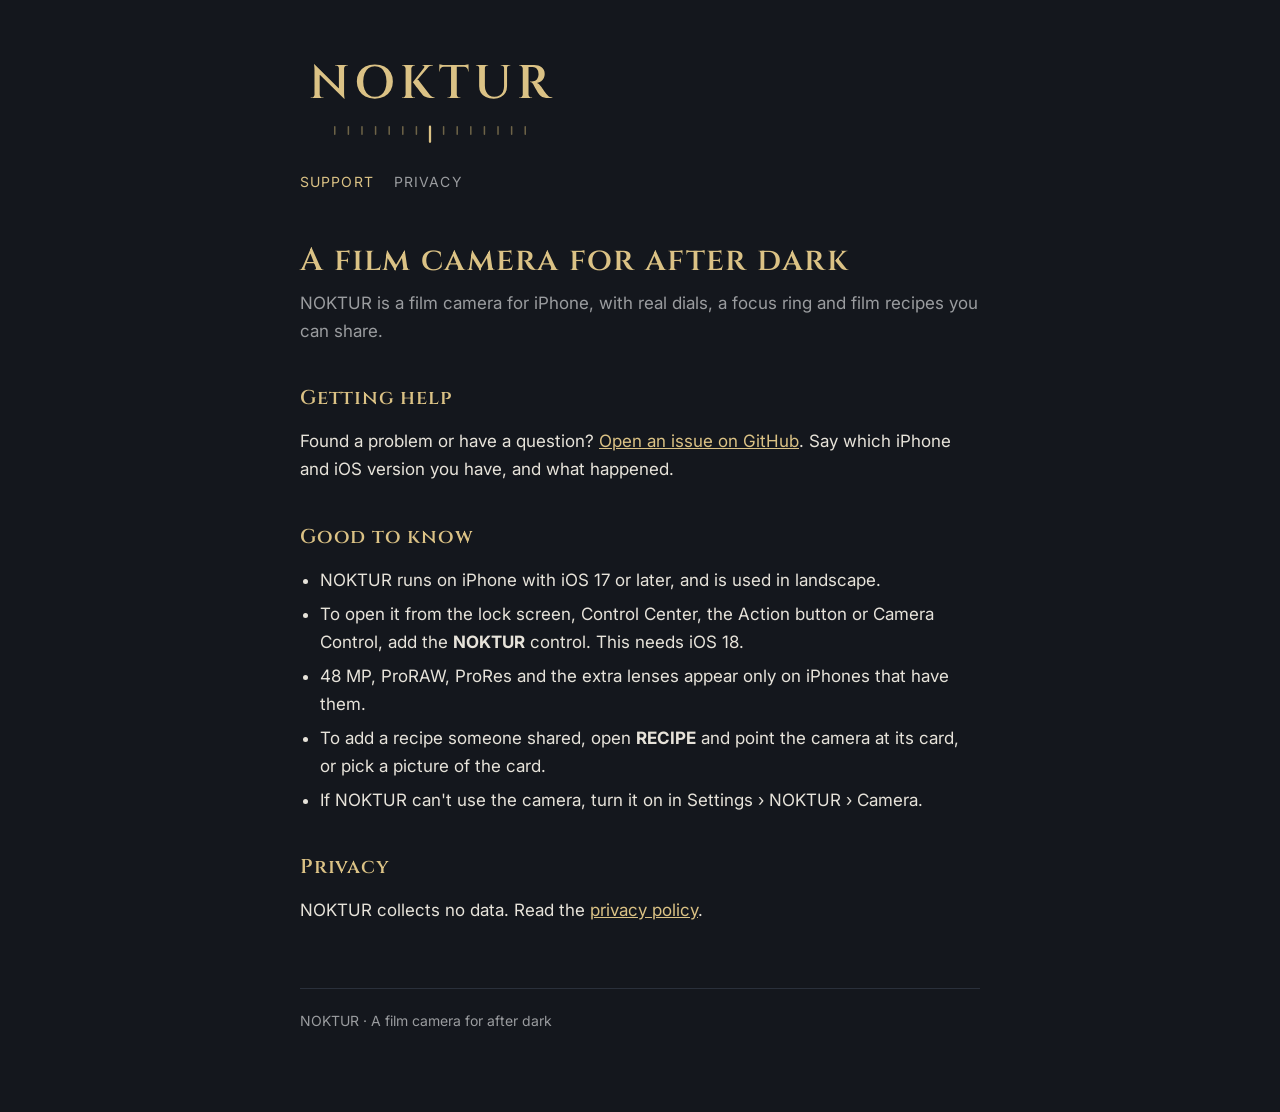
==== index.html @ 86f37916 "NOKTUR support and privacy pages Co-Authored-By: Claude Opus 5.5 <noreply@anthropic.com>" ====
<!doctype html>
<html lang="en">
<head>
<meta charset="utf-8">
<meta name="viewport" content="width=device-width, initial-scale=1, viewport-fit=cover">
<title>NOKTUR · Support</title>
<meta name="description" content="Help and contact for NOKTUR, a film camera for iPhone.">
<link rel="preconnect" href="https://fonts.googleapis.com">
<link rel="stylesheet" href="https://fonts.googleapis.com/css2?family=Cinzel:wght@600&family=Inter:wght@400;600&display=swap">
<link rel="stylesheet" href="style.css">
</head>
<body>
<main>
  <header>
    <img src="logo.svg" alt="NOKTUR">
    <nav><a href="./" aria-current="page">Support</a><a href="privacy/">Privacy</a></nav>
  </header>

  <h1>A film camera for after dark</h1>
  <p class="lede">NOKTUR is a film camera for iPhone, with real dials, a focus ring and film recipes you can share.</p>

  <h2>Getting help</h2>
  <p>Found a problem or have a question? <a href="https://github.com/MastinGood/noktur/issues">Open an issue on GitHub</a>. Say which iPhone and iOS version you have, and what happened.</p>

  <h2>Good to know</h2>
  <ul>
    <li>NOKTUR runs on iPhone with iOS 17 or later, and is used in landscape.</li>
    <li>To open it from the lock screen, Control Center, the Action button or Camera Control, add the <strong>NOKTUR</strong> control. This needs iOS 18.</li>
    <li>48 MP, ProRAW, ProRes and the extra lenses appear only on iPhones that have them.</li>
    <li>To add a recipe someone shared, open <strong>RECIPE</strong> and point the camera at its card, or pick a picture of the card.</li>
    <li>If NOKTUR can't use the camera, turn it on in Settings › NOKTUR › Camera.</li>
  </ul>

  <h2>Privacy</h2>
  <p>NOKTUR collects no data. Read the <a href="privacy/">privacy policy</a>.</p>

  <footer>NOKTUR · A film camera for after dark</footer>
</main>
</body>
</html>
---- style.css ----
:root {
  --night: #14171D;
  --panel: #1A1E26;
  --line: #2A303B;
  --gold: #DBC285;
  --scale: #6E6448;
  --text: #E7E3DA;
  --muted: #9A9C9F;
}
* { box-sizing: border-box; }
html { background: var(--night); }
body {
  margin: 0;
  color: var(--text);
  font: 17px/1.65 "Inter", -apple-system, "Segoe UI", sans-serif;
  padding: 56px max(20px, env(safe-area-inset-left)) 80px max(20px, env(safe-area-inset-right));
}
main { max-width: 680px; margin: 0 auto; }
header { display: grid; gap: 18px; justify-items: start; margin-bottom: 48px; }
header img { width: min(260px, 70vw); height: auto; }
nav { display: flex; gap: 20px; font-size: 14px; letter-spacing: .08em; text-transform: uppercase; }
nav a { color: var(--muted); text-decoration: none; }
nav a[aria-current="page"], nav a:hover { color: var(--gold); }
h1, h2 { font-family: "Cinzel", Georgia, serif; font-weight: 600; color: var(--gold); letter-spacing: .04em; line-height: 1.25; }
h1 { font-size: 32px; margin: 0 0 8px; }
h2 { font-size: 20px; margin: 40px 0 8px; }
p, li { color: var(--text); }
.lede { color: var(--muted); margin-top: 0; }
ul { padding-left: 1.2em; }
li { margin: 6px 0; }
a { color: var(--gold); }
.card { background: var(--panel); border: 1px solid var(--line); border-radius: 12px; padding: 18px 20px; margin: 24px 0; }
.card p { margin: 0; }
footer { margin-top: 64px; padding-top: 20px; border-top: 1px solid var(--line); color: var(--muted); font-size: 14px; }
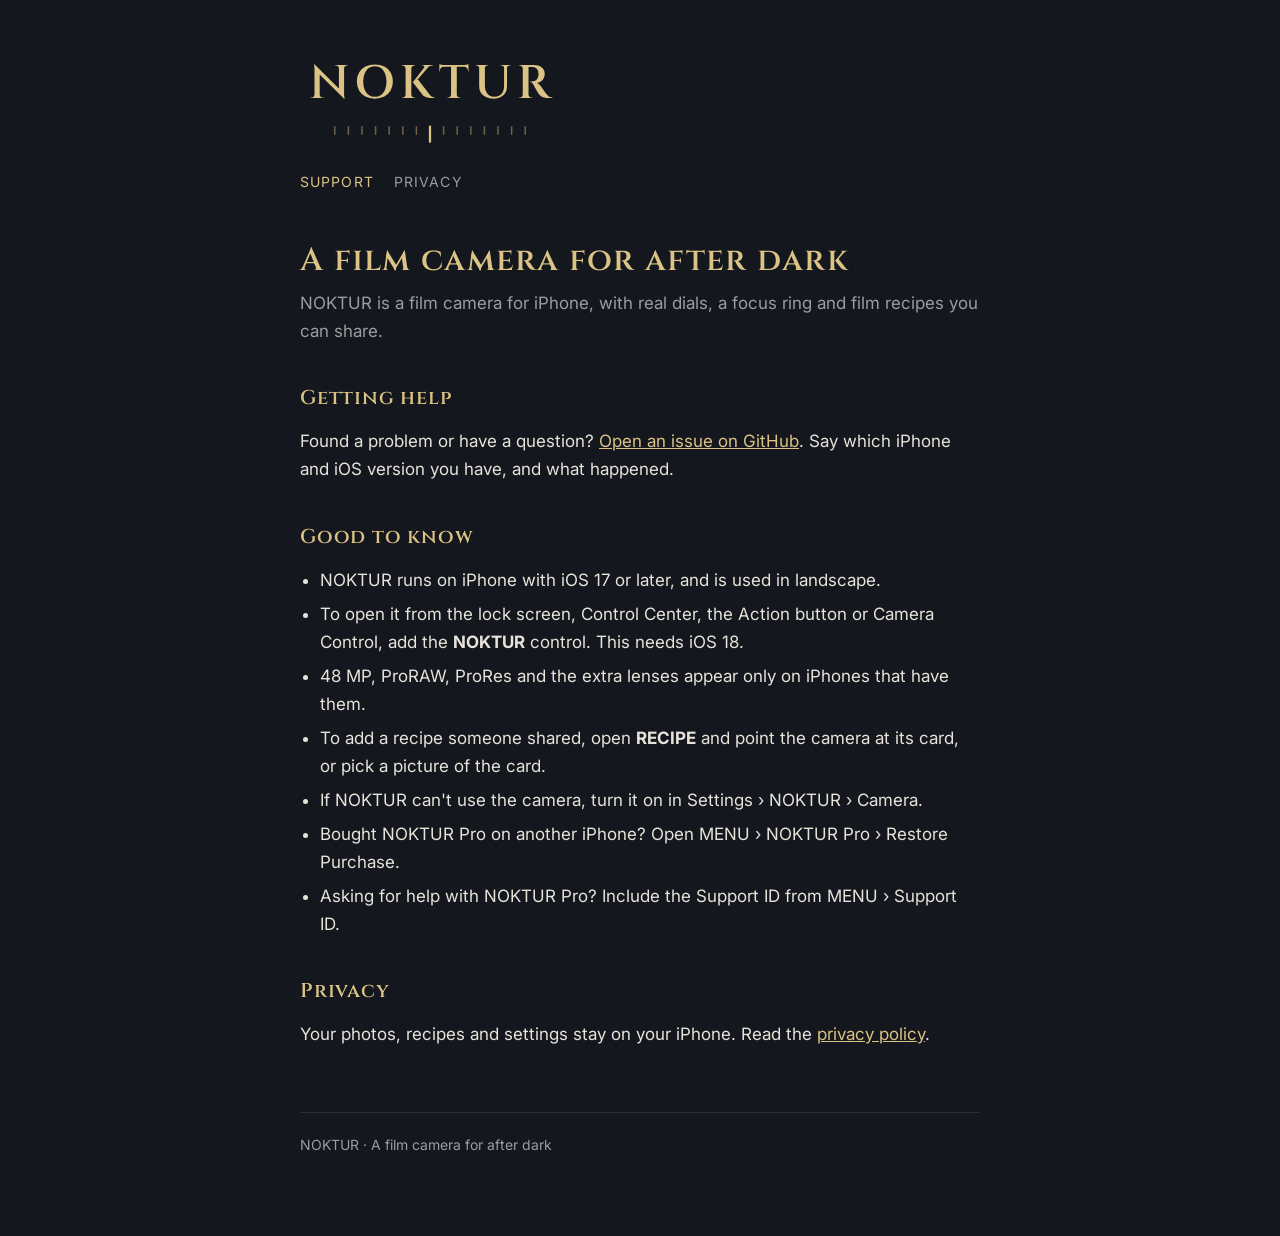
==== commit 9f929ca4: "Privacy policy: NOKTUR Pro purchases through RevenueCat Co-Authored-By: Claude Opus 5.5 <noreply@ant" ====
--- a/index.html
+++ b/index.html
@@ -29,10 +29,12 @@
     <li>48 MP, ProRAW, ProRes and the extra lenses appear only on iPhones that have them.</li>
     <li>To add a recipe someone shared, open <strong>RECIPE</strong> and point the camera at its card, or pick a picture of the card.</li>
     <li>If NOKTUR can't use the camera, turn it on in Settings › NOKTUR › Camera.</li>
+    <li>Bought NOKTUR Pro on another iPhone? Open MENU › NOKTUR Pro › Restore Purchase.</li>
+    <li>Asking for help with NOKTUR Pro? Include the Support ID from MENU › Support ID.</li>
   </ul>
 
   <h2>Privacy</h2>
-  <p>NOKTUR collects no data. Read the <a href="privacy/">privacy policy</a>.</p>
+  <p>Your photos, recipes and settings stay on your iPhone. Read the <a href="privacy/">privacy policy</a>.</p>
 
   <footer>NOKTUR · A film camera for after dark</footer>
 </main>
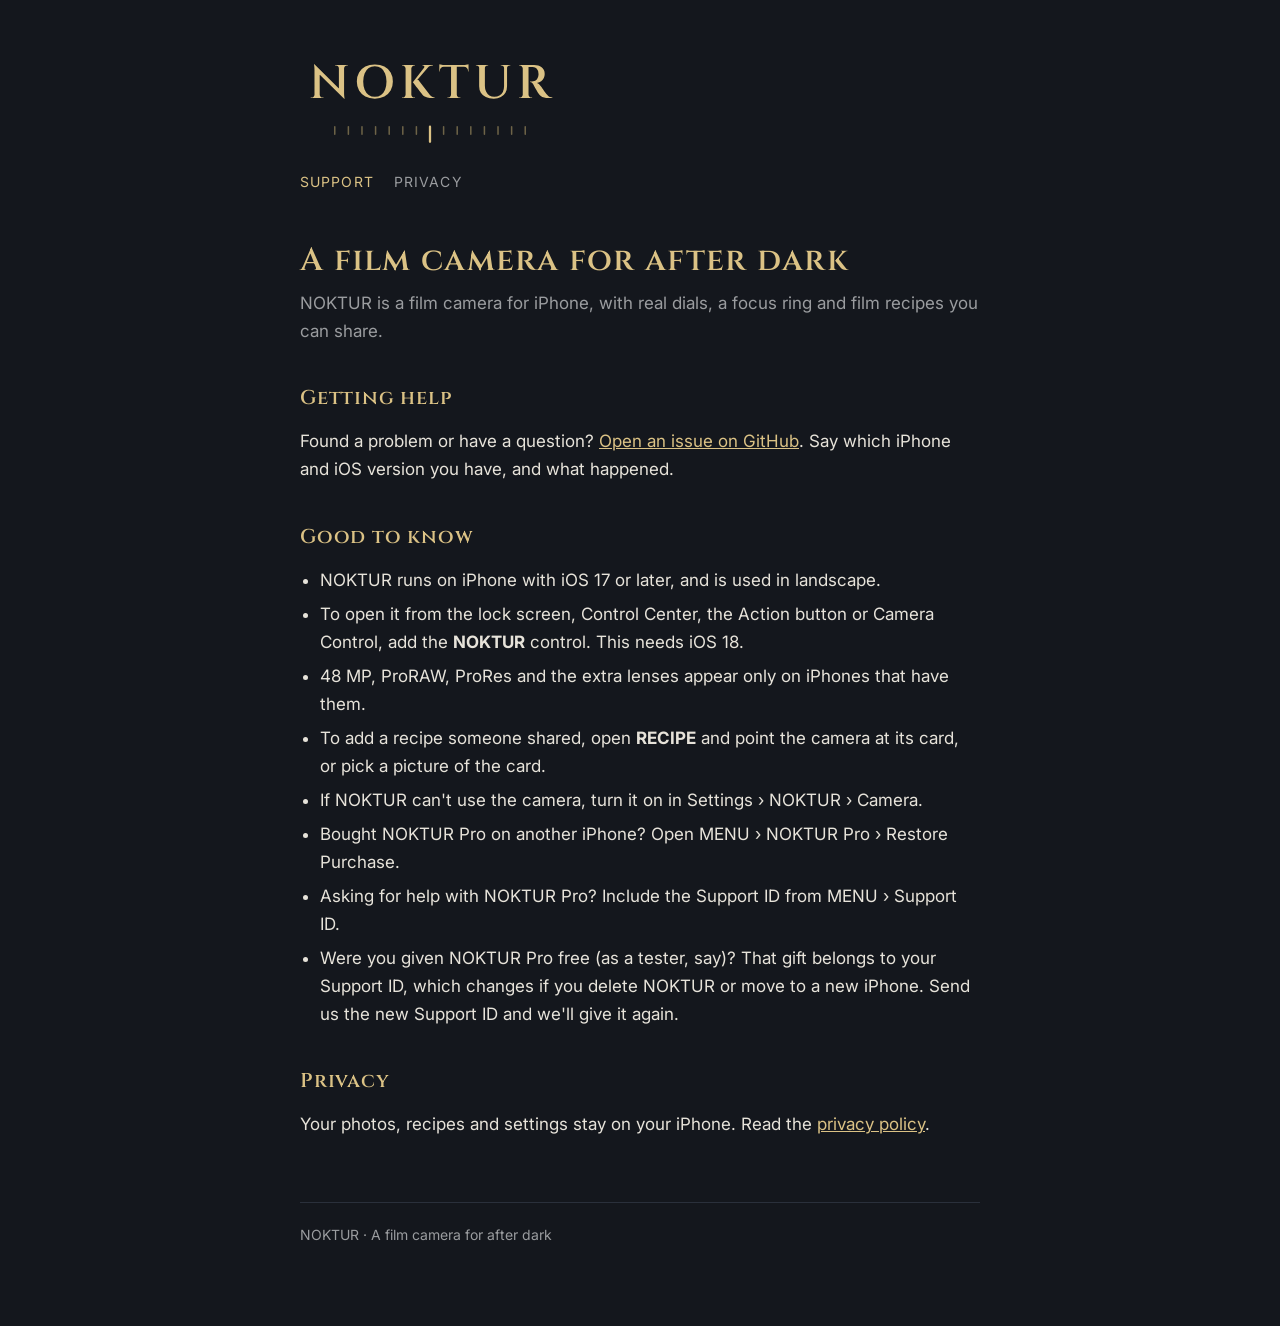
==== commit 5c0e3365: "Privacy policy: the device details RevenueCat receives; support: re-granting Pro Co-Authored-By: Cla" ====
--- a/index.html
+++ b/index.html
@@ -31,6 +31,7 @@
     <li>If NOKTUR can't use the camera, turn it on in Settings › NOKTUR › Camera.</li>
     <li>Bought NOKTUR Pro on another iPhone? Open MENU › NOKTUR Pro › Restore Purchase.</li>
     <li>Asking for help with NOKTUR Pro? Include the Support ID from MENU › Support ID.</li>
+    <li>Were you given NOKTUR Pro free (as a tester, say)? That gift belongs to your Support ID, which changes if you delete NOKTUR or move to a new iPhone. Send us the new Support ID and we'll give it again.</li>
   </ul>
 
   <h2>Privacy</h2>
